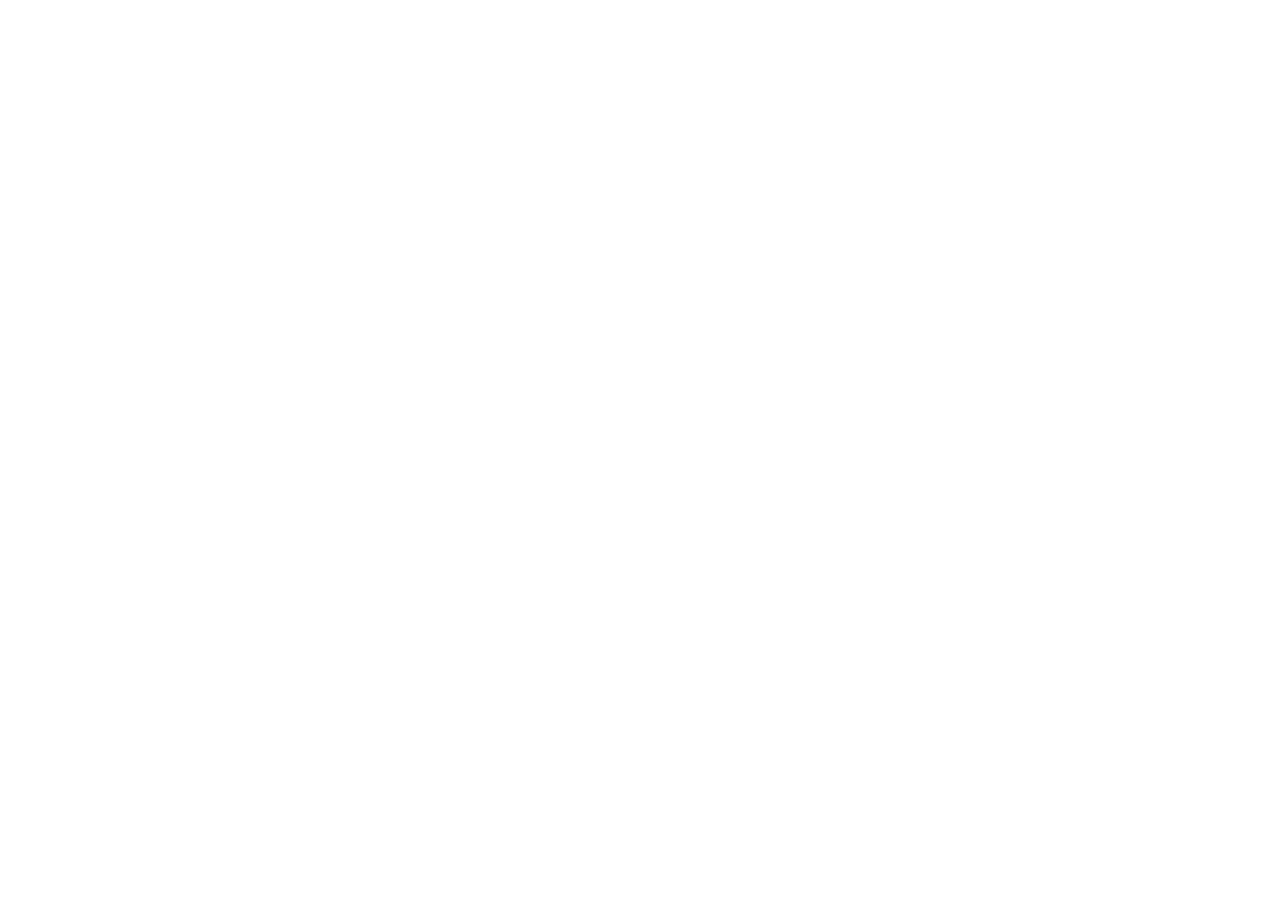
==== faq.html @ ee167157 "added the faq section" ====
<!DOCTYPE html>
<html lang="en">
<head>
    <meta charset="UTF-8">
    <meta http-equiv="X-UA-Compatible" content="IE=edge">
    <meta name="viewport" content="width=device-width, initial-scale=1.0">
    <title>FAG</title>
    <link rel="stylesheet" href="css/bootstrap.min.css">
    <link rel="stylesheet" href="style.css">
</head>
<body>
   


<!-- js -->
    <script src="js/bootstrap.min.js" ></script>
</body>
</html>
---- style.css ----
/* primary Button Color */
.legal-btn {
    background: #B68C5A;
    border: none;
    color: #ffff;
    font-style: normal;
    font-size: 20px;
    line-height: 30px;
}

/* Start Header */
.fav-icon {
    color: #fff;
    background-color: #B68C5A;
    padding: 10px;
    border-radius: 50%;

}

.legal-colum-2 {

    background: linear-gradient(180deg, #F3F3F3 0%, rgba(243, 243, 243, 0) 100%);
    border: 1px solid #E7E7E7;
}

.banner {
    background-image:linear-gradient(180deg, #300404 0%, rgba(21, 20, 20, 0) 100%), url("images/banner\ \(1\).jpg");
    background-position: center;
    background-repeat: no-repeat;
    background-attachment: fixed;
    background-size: cover;
    height: 100vh;



}

/* End Header */
/* Start Contact with us */
.legal-Contact{
    background: #F3F3F3;
    padding: 35px;
    text-align: center;

}



/* main section */
.fav-icon{
    color: #fff;
    background-color: #B68C5A;
    padding: 10px;
    border-radius: 50%;
    
}
.legal-colum-2{
    
background: linear-gradient(180deg, #F3F3F3 0%, rgba(243, 243, 243, 0) 100%);
border: 1px solid #E7E7E7;
}
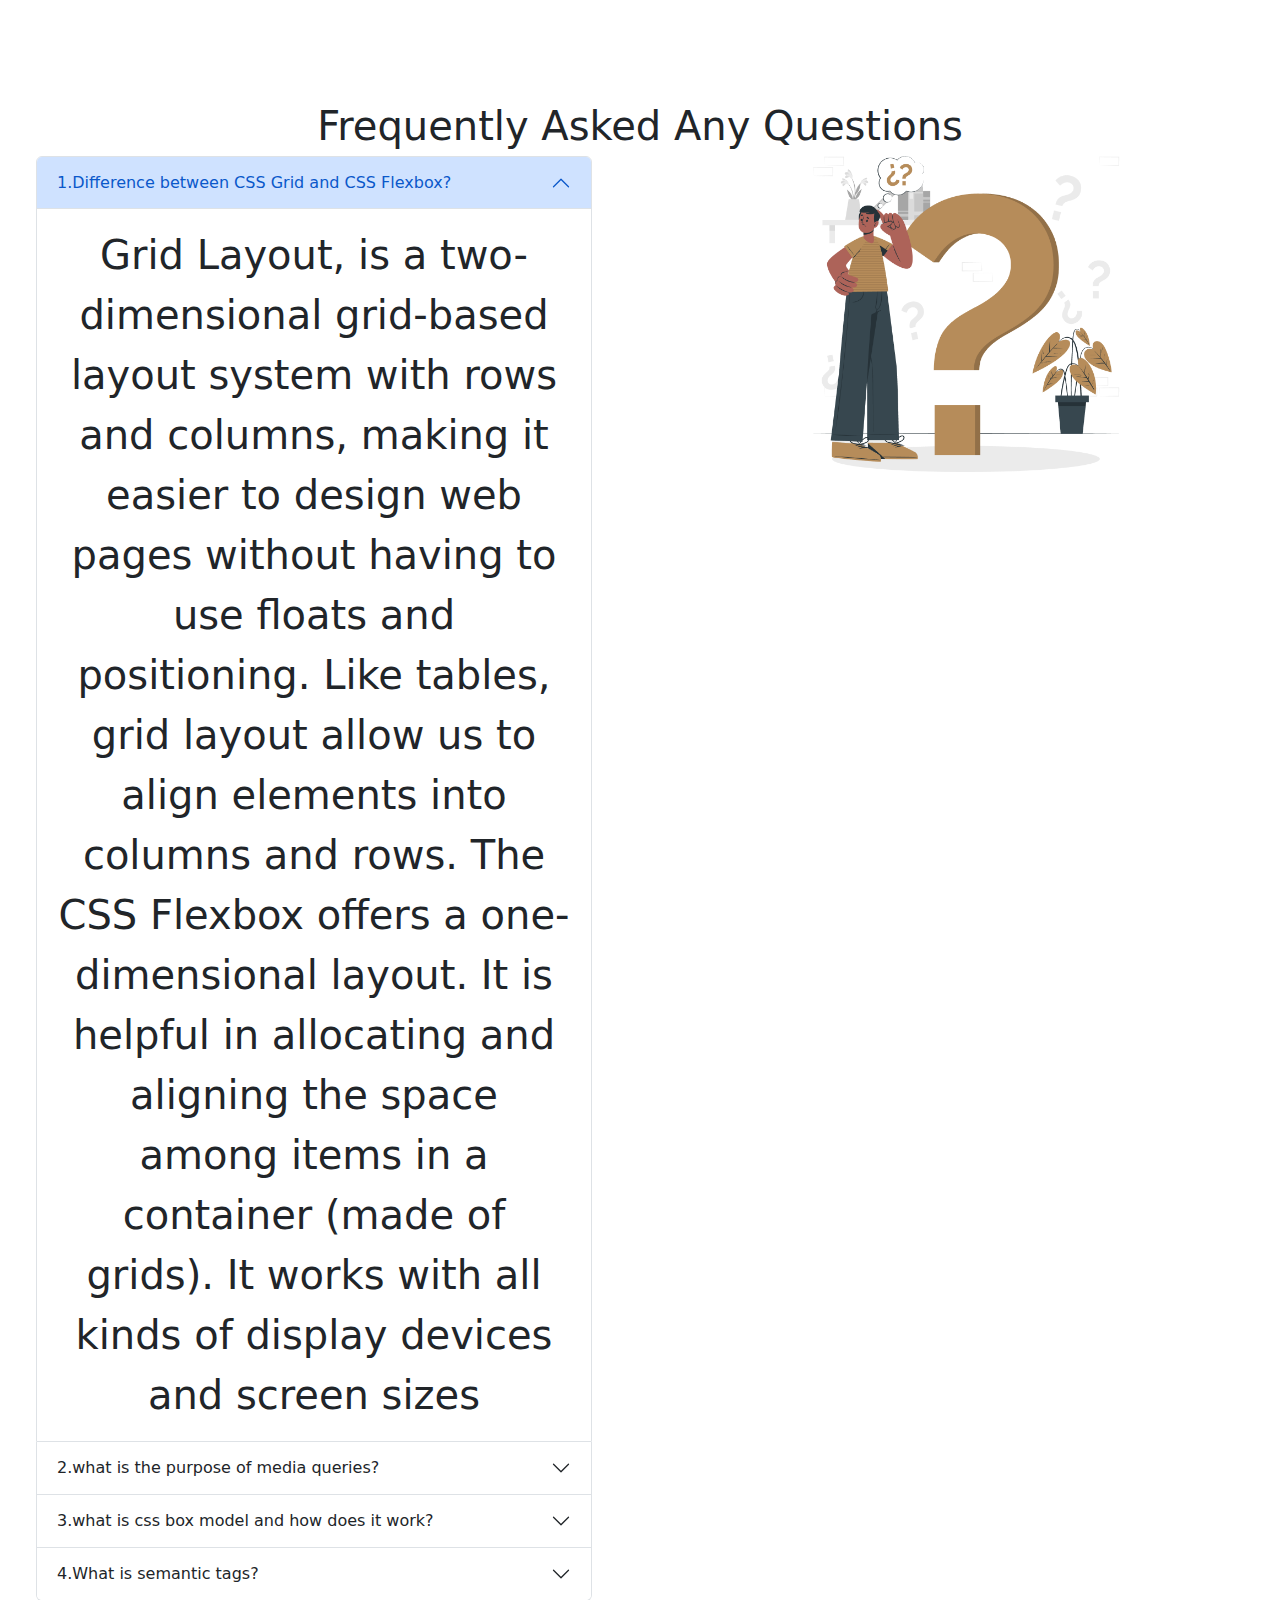
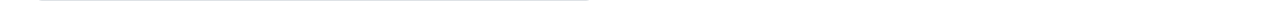
==== commit d53f76f7: "finally done" ====
--- a/faq.html
+++ b/faq.html
@@ -10,6 +10,95 @@
 </head>
 <body>
    
+   <section id="faq mb-5">
+    <div class="d-flex justify-content-center align-items-center mt-5">
+        <h class="text-center fs-1 mt-5">Frequently Asked Any Questions</h1>
+            
+    <div class="row row-cols-1 row-cols-md-2 ">
+        <div class="col px-5">
+            <div class="accordion" id="accordionExample">
+                <div class="accordion-item">
+                    <h2 class="accordion-header" id="headingOne">
+                        <button class="accordion-button" type="button" data-bs-toggle="collapse"
+                            data-bs-target="#collapseOne" aria-expanded="true" aria-controls="collapseOne">
+                            1.Difference between CSS Grid and CSS Flexbox?
+                        </button>
+                    </h2>
+                    <div id="collapseOne" class="accordion-collapse collapse show" aria-labelledby="headingOne"
+                        data-bs-parent="#accordionExample">
+                        <div class="accordion-body">
+                            Grid Layout, is a two-dimensional grid-based layout system with rows and columns, making
+                            it easier to design web pages without having to use floats and positioning. Like tables,
+                            grid layout allow us to align elements into columns and rows. The CSS Flexbox offers a
+                            one-dimensional layout. It is helpful in allocating and aligning the space among items
+                            in a container (made of grids). It works with all kinds of display devices and screen
+                            sizes
+                        </div>
+                    </div>
+                </div>
+                <div class="accordion-item">
+                    <h2 class="accordion-header" id="headingTwo">
+                        <button class="accordion-button collapsed" type="button" data-bs-toggle="collapse"
+                            data-bs-target="#collapseTwo" aria-expanded="false" aria-controls="collapseTwo">2.what
+                            is the purpose of media queries?
+                        </button>
+                    </h2>
+                    <div id="collapseTwo" class="accordion-collapse collapse" aria-labelledby="headingTwo"
+                        data-bs-parent="#accordionExample">
+                        <div class="accordion-body">
+                            Media queries are a key part of responsive web design, as they allow you to create
+                            different layouts depending on the size of the viewport, but they can also be used to
+                            detect other things about the environment your site is running on, for example whether
+                            the user is using a touchscreen rather than a mouse.
+                        </div>
+                    </div>
+                </div>
+                <div class="accordion-item">
+                    <h2 class="accordion-header" id="headingThree">
+                        <button class="accordion-button collapsed" type="button" data-bs-toggle="collapse"
+                            data-bs-target="#collapseThree" aria-expanded="false" aria-controls="collapseThree">
+                            3.what is css box model and how does it work?
+                        </button>
+                    </h2>
+                    <div id="collapseThree" class="accordion-collapse collapse" aria-labelledby="headingThree"
+                        data-bs-parent="#accordionExample">
+                        <div class="accordion-body">
+                            In CSS, the term "box model" is used when talking about design and layout.
+                            The CSS box model is essentially a box that wraps around every HTML element. It consists
+                            of: margins, borders, padding, and the actual content. The image below illustrates the
+                            box model.A box in CSS consists of a content area, which is where any text, images, or
+                            other HTML elements are displayed. This is optionally surrounded by padding, a border,
+                            and a margin, on one or more sides. The box model describes how these elements work
+                            together to create a box as displayed by CSS
+                        </div>
+                    </div>
+                </div>
+                <div class="accordion-item">
+                    <h2 class="accordion-header" id="headingThree">
+                        <button class="accordion-button collapsed" type="button" data-bs-toggle="collapse"
+                            data-bs-target="#collapsefour" aria-expanded="false" aria-controls="collapseThree">
+                            4.What is semantic tags?
+                        </button>
+                    </h2>
+                    <div id="collapsefour" class="accordion-collapse collapse" aria-labelledby="headingThree"
+                        data-bs-parent="#accordionExample">
+                        <div class="accordion-body">
+                            HTML was originally created as a markup language to describe documents on the early
+                            internet. As the internet grew and was adopted by more people, its needs changed. Where
+                            the internet was originally intended for sharing scientific documents, now people wanted
+                            to share other things as well. Very quickly, people started wanting to make the web look
+                            nicer.
+                        </div>
+                    </div>
+                </div>
+            </div>
+        </div>
+        <div class="col text-center">
+            <img class="w-50" src="images/Framee.png" alt=" FAQ">
+        </div>
+
+    </div>
+</section>
 
 
 <!-- js -->
--- a/style.css
+++ b/style.css
@@ -26,7 +26,7 @@
 }
 
 .banner {
-    background-image:linear-gradient(180deg, #300404 0%, rgba(21, 20, 20, 0) 100%), url("images/banner\ \(1\).jpg");
+    background-image:url("images/banner\ \(1\).jpg");
     background-position: center;
     background-repeat: no-repeat;
     background-attachment: fixed;
